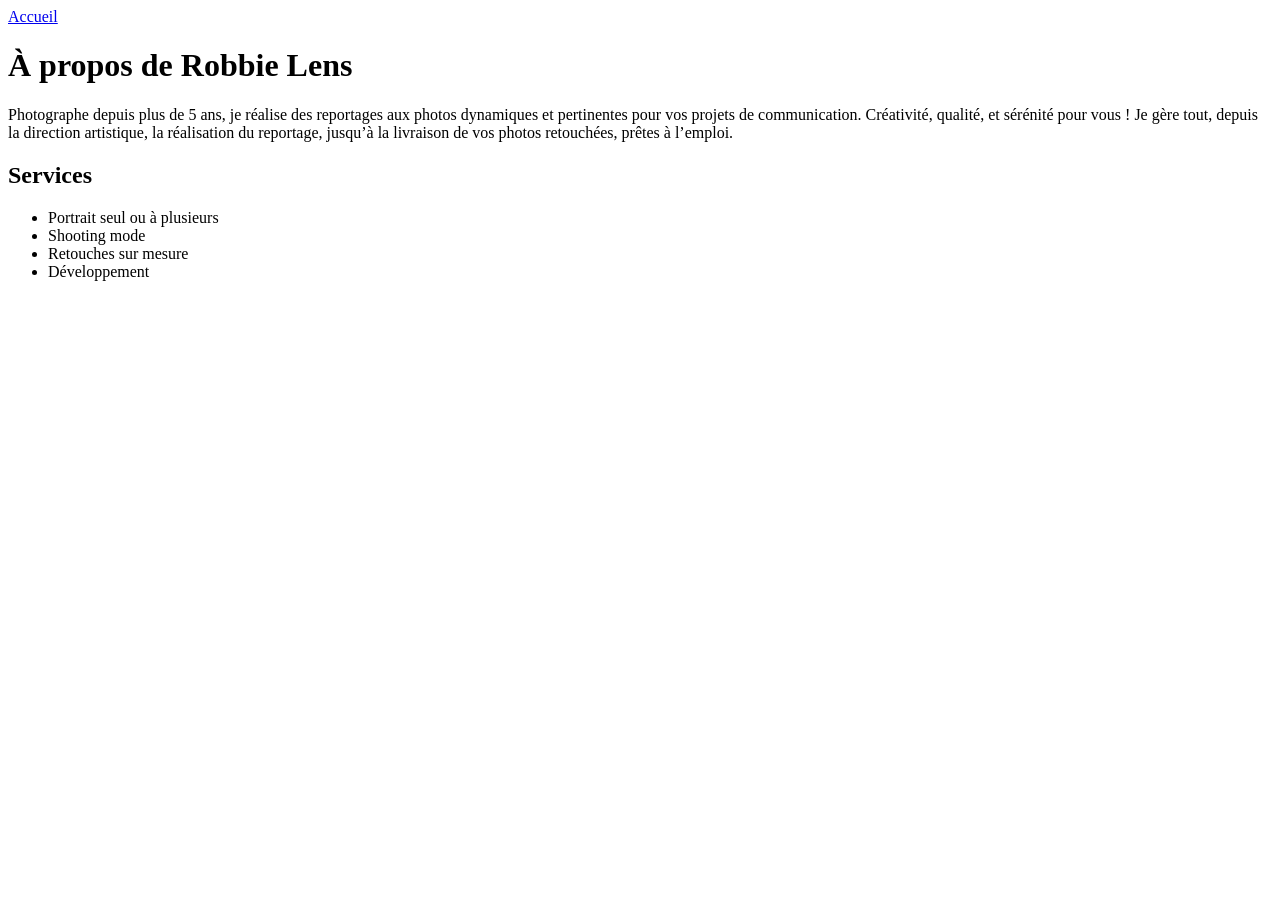
==== a-propos.html @ 5815f783 "versions beta openclass html,css,github" ====
<!DOCTYPE html>
<html lang="fr">
<head>
    <meta charset="UTF-8">
    <meta name="viewport" content="width=device-width, initial-scale=1.0">
    <title>À propos de Robbie Lens</title>
</head>
<body>
      <a href = "index.html">Accueil</a>

    <h1>À propos de Robbie Lens</h1>
    <p>
        Photographe depuis plus de 5 ans, je réalise des reportages aux photos dynamiques et pertinentes pour vos projets de communication.
        Créativité, qualité, et sérénité pour vous ! Je gère tout, depuis la direction artistique, la réalisation du reportage, 
        jusqu’à la livraison de vos photos retouchées, prêtes à l’emploi.
    </p>   
    <h2>Services</h2>
    <ul>
        <li>Portrait seul ou à plusieurs</li>
        <li>Shooting mode</li>
        <li>Retouches sur mesure</li>
        <li>Développement</li>
    </ul>
</body>
</html>
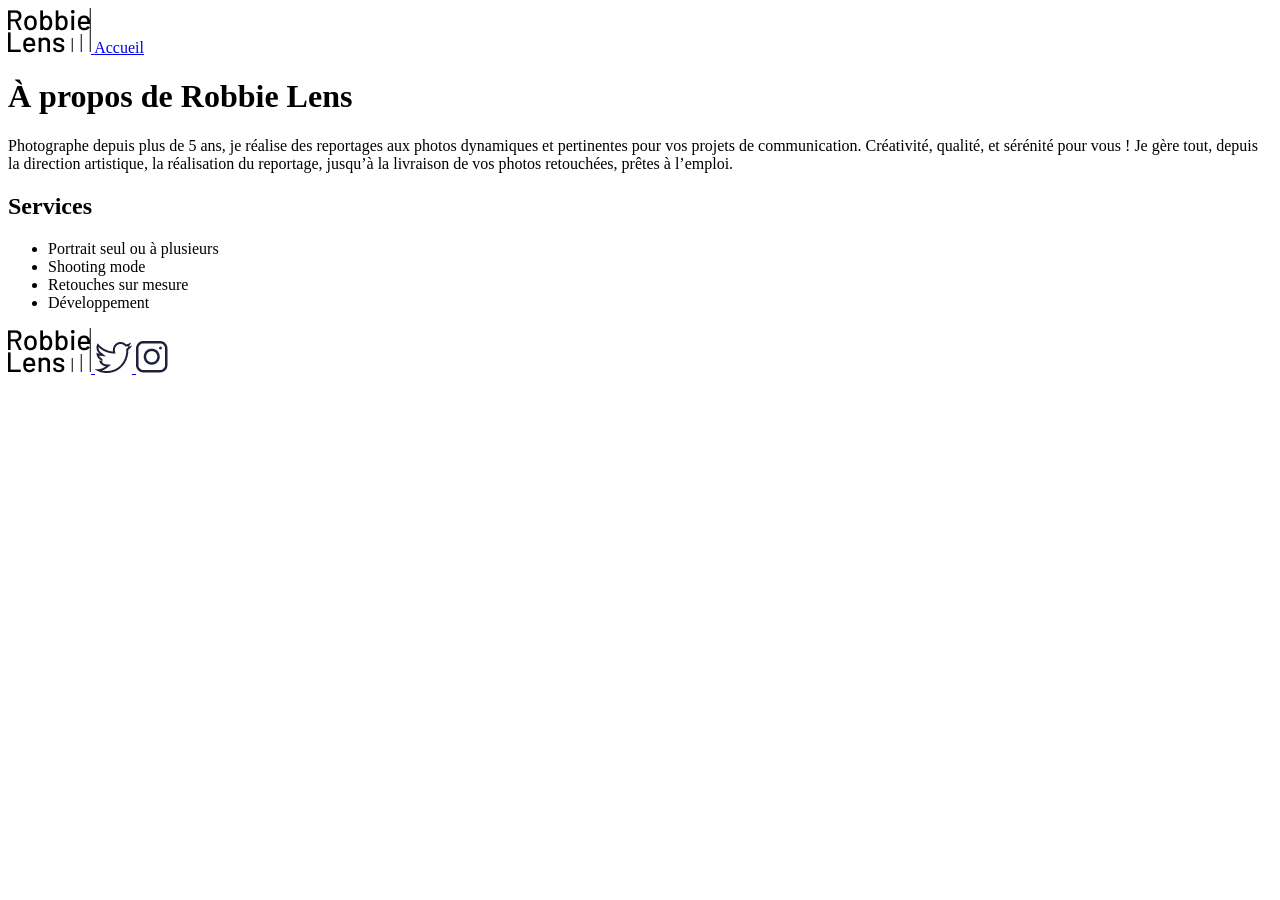
==== commit 7a2cfa63: "Ajout de logo et des icons" ====
--- a/a-propos.html
+++ b/a-propos.html
@@ -3,9 +3,12 @@
 <head>
     <meta charset="UTF-8">
     <meta name="viewport" content="width=device-width, initial-scale=1.0">
-    <title>À propos de Robbie Lens</title>
+    <title>À propos - Robbie Lens Photographie</title>
 </head>
 <body>
+      <a href="index.html">
+        <img src="images/logo.png" alt="Logo Robbie Lens">
+      </a>
       <a href = "index.html">Accueil</a>
 
     <h1>À propos de Robbie Lens</h1>
@@ -21,5 +24,14 @@
         <li>Retouches sur mesure</li>
         <li>Développement</li>
     </ul>
+    <a href="index.html">
+        <img src="images/logo.png" alt="Logo Robbie Lens">
+    </a>
+    <a target="_blank" href="https://twitter.com/">
+        <img src="images/twitter.png" alt="Logo Twitter">
+    </a>
+    <a target="_blank" href="https://www.instagram.com/">
+        <img src="images/instagram.png" alt="Logo Instagram">
+    </a>
 </body>
 </html>
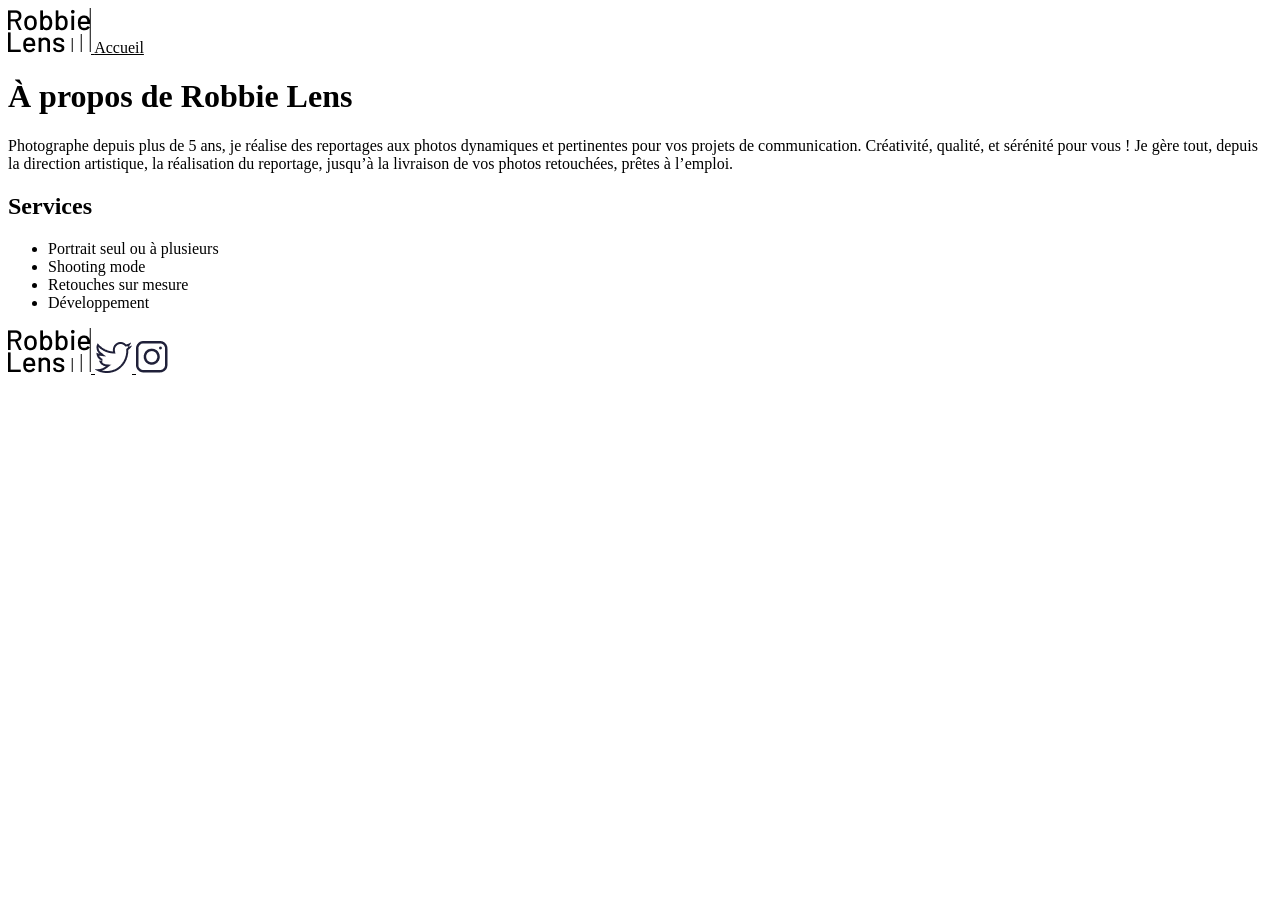
==== commit c9fbc76f: "premiers pas avec css" ====
--- a/a-propos.html
+++ b/a-propos.html
@@ -4,13 +4,15 @@
     <meta charset="UTF-8">
     <meta name="viewport" content="width=device-width, initial-scale=1.0">
     <title>À propos - Robbie Lens Photographie</title>
+    <link rel="stylesheet" href="style.css">
 </head>
 <body>
+    <div>
       <a href="index.html">
         <img src="images/logo.png" alt="Logo Robbie Lens">
       </a>
       <a href = "index.html">Accueil</a>
-
+    </div>
     <h1>À propos de Robbie Lens</h1>
     <p>
         Photographe depuis plus de 5 ans, je réalise des reportages aux photos dynamiques et pertinentes pour vos projets de communication.
@@ -24,14 +26,16 @@
         <li>Retouches sur mesure</li>
         <li>Développement</li>
     </ul>
-    <a href="index.html">
-        <img src="images/logo.png" alt="Logo Robbie Lens">
-    </a>
-    <a target="_blank" href="https://twitter.com/">
-        <img src="images/twitter.png" alt="Logo Twitter">
-    </a>
-    <a target="_blank" href="https://www.instagram.com/">
-        <img src="images/instagram.png" alt="Logo Instagram">
-    </a>
+    <div>
+       <a href="index.html">
+           <img src="images/logo.png" alt="Logo Robbie Lens">
+       </a>
+       <a target="_blank" href="https://twitter.com/">
+           <img src="images/twitter.png" alt="Logo Twitter">
+       </a>
+       <a target="_blank" href="https://www.instagram.com/">
+           <img src="images/instagram.png" alt="Logo Instagram">
+       </a>
+    </div>
 </body>
 </html>
--- a/style.css
+++ b/style.css
@@ -0,0 +1,7 @@
+a {
+    color : black;
+}
+
+.important {
+    color: #A5B4FC;
+}
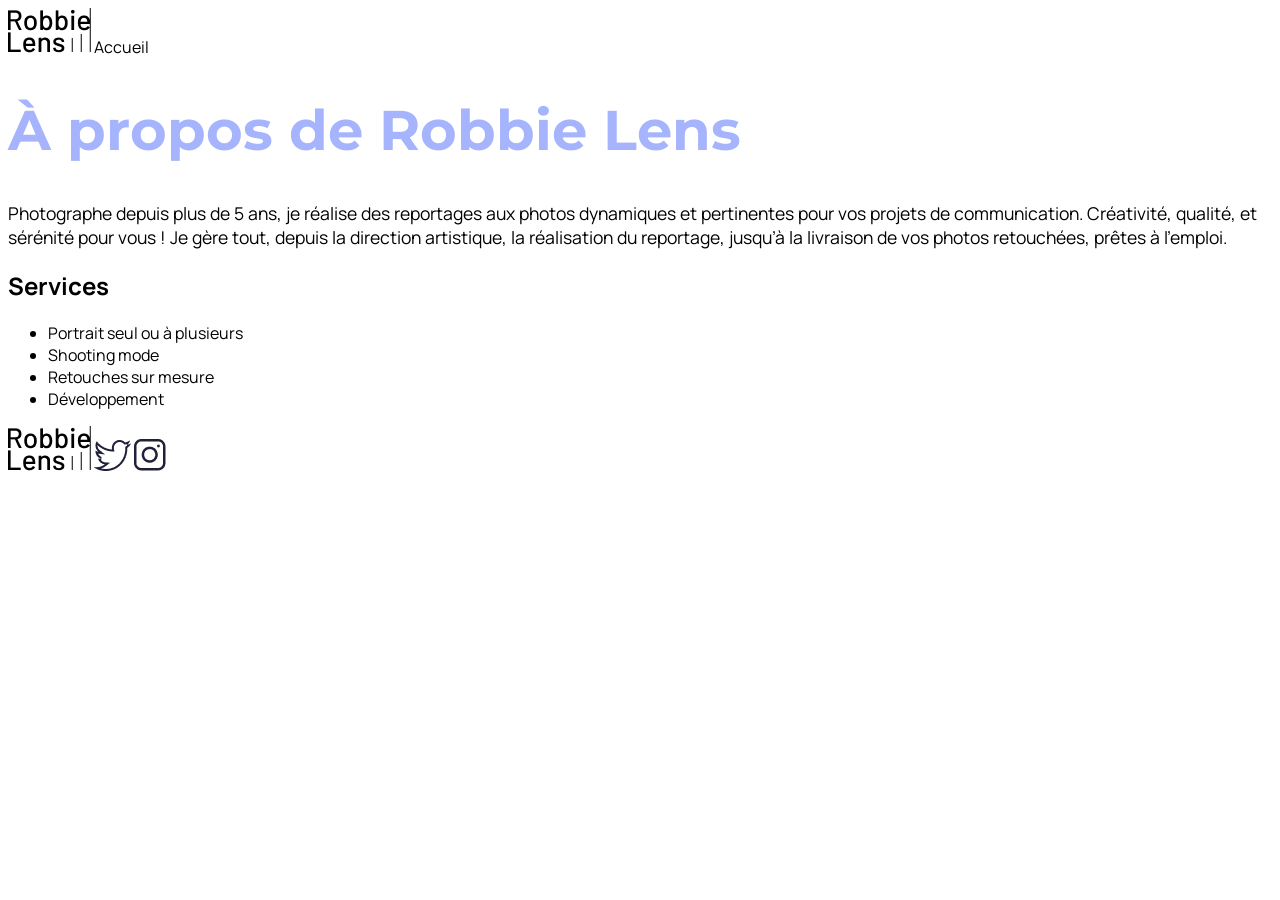
==== commit 589cd014: "changement de l'apparence du texte" ====
--- a/a-propos.html
+++ b/a-propos.html
@@ -5,6 +5,10 @@
     <meta name="viewport" content="width=device-width, initial-scale=1.0">
     <title>À propos - Robbie Lens Photographie</title>
     <link rel="stylesheet" href="style.css">
+    <link rel="preconnect" href="https://fonts.googleapis.com">
+    <link rel="preconnect" href="https://fonts.gstatic.com" crossorigin>
+    <link href="https://fonts.googleapis.com/css2?family=Montserrat:ital,wght@0,100..900;1,100..900&display=swap" rel="stylesheet">
+    <link href="https://fonts.googleapis.com/css2?family=Manrope:wght@200..800&family=Montserrat:ital,wght@0,100..900;1,100..900&display=swap" rel="stylesheet">
 </head>
 <body>
     <div>
--- a/style.css
+++ b/style.css
@@ -1,7 +1,30 @@
+body {
+  /* Ici on utilise le sélecteur body pour appliquer une police et une taille par défaut pour les éléments */
+  font-family: 'Manrope', sans-serif;
+  font-size: 1em;
+}
+
 a {
     color : black;
+    Text-decoration : none;
 }
 
-.important {
-    color: #A5B4FC;
+em {
+  color: #a5b4fc;
+  font-style: normal;
+}
+
+h1 {
+    font-size : 3.5em;
+    color : #A5B4FC;
+    font-family : 'Montserrat'
+}
+
+p {
+    font-size : 1.1em;
+}
+
+ul {
+    text-decoration : none;
+    font-size : 1em;
 }
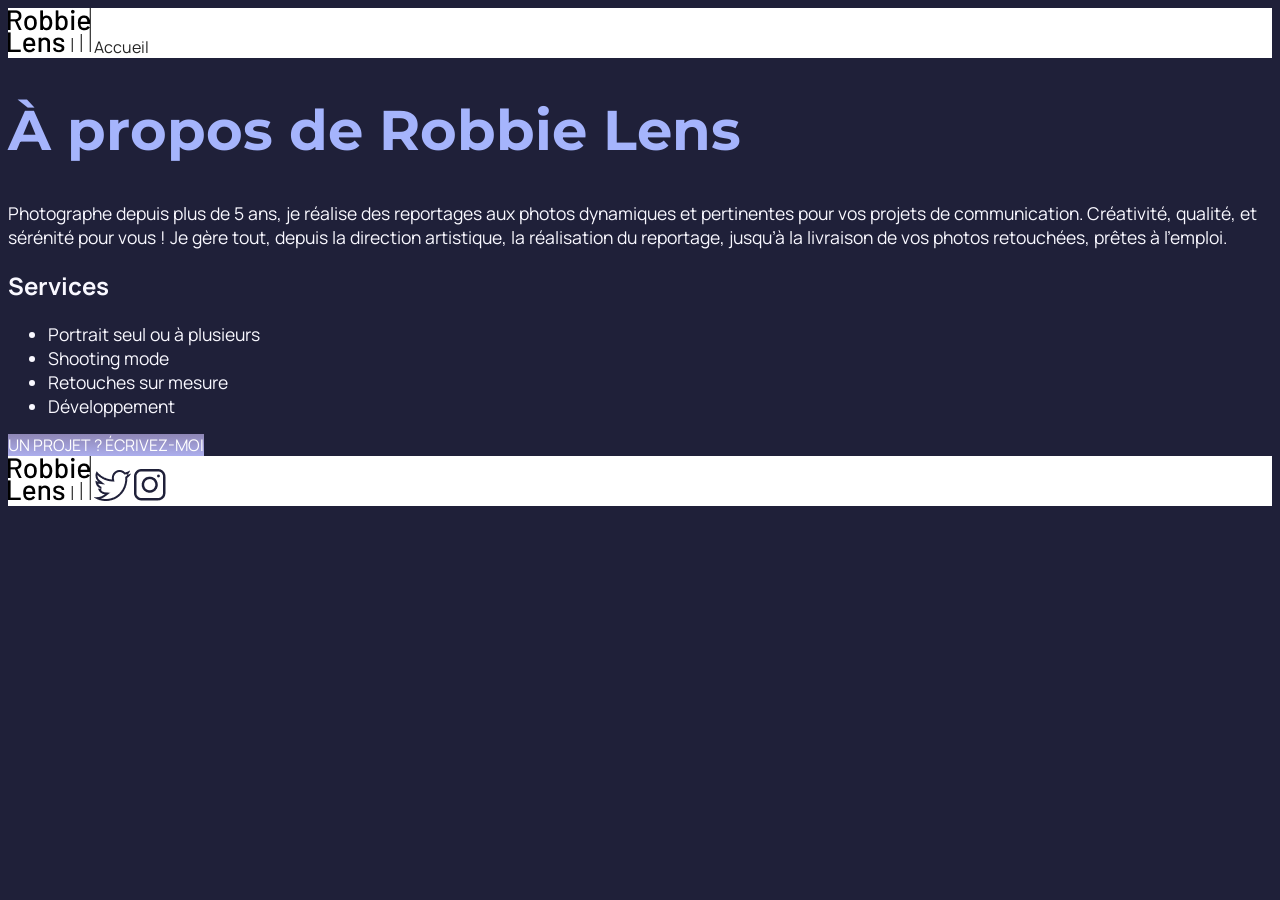
==== commit 8a6071d3: "Ajouts couleurs fonds et couleurs textes" ====
--- a/a-propos.html
+++ b/a-propos.html
@@ -11,7 +11,7 @@
     <link href="https://fonts.googleapis.com/css2?family=Manrope:wght@200..800&family=Montserrat:ital,wght@0,100..900;1,100..900&display=swap" rel="stylesheet">
 </head>
 <body>
-    <div>
+    <div class="header">
       <a href="index.html">
         <img src="images/logo.png" alt="Logo Robbie Lens">
       </a>
@@ -30,7 +30,12 @@
         <li>Retouches sur mesure</li>
         <li>Développement</li>
     </ul>
-    <div>
+
+     <div>
+        <a href="" class="cta">UN PROJET ? ÉCRIVEZ-MOI</a>
+    </div>
+
+    <div class="footer">
        <a href="index.html">
            <img src="images/logo.png" alt="Logo Robbie Lens">
        </a>
--- a/style.css
+++ b/style.css
@@ -2,10 +2,11 @@
   /* Ici on utilise le sélecteur body pour appliquer une police et une taille par défaut pour les éléments */
   font-family: 'Manrope', sans-serif;
   font-size: 1em;
+  background : #1F2039;
 }
 
 a {
-    color : black;
+    color : #242424;
     Text-decoration : none;
 }
 
@@ -20,11 +21,26 @@
     font-family : 'Montserrat'
 }
 
+h2 {
+  color: #f9f8ff;
+}
+
 p {
     font-size : 1.1em;
 }
 
-ul {
-    text-decoration : none;
-    font-size : 1em;
+p,
+li {
+  font-size: 1.1em;
+  color: #f9f8ff;
+}
+
+.header , 
+.footer {
+    background : white;
+}
+
+.cta {
+  background: linear-gradient(#8e86b5, #acaeed);
+  color: white;
 }
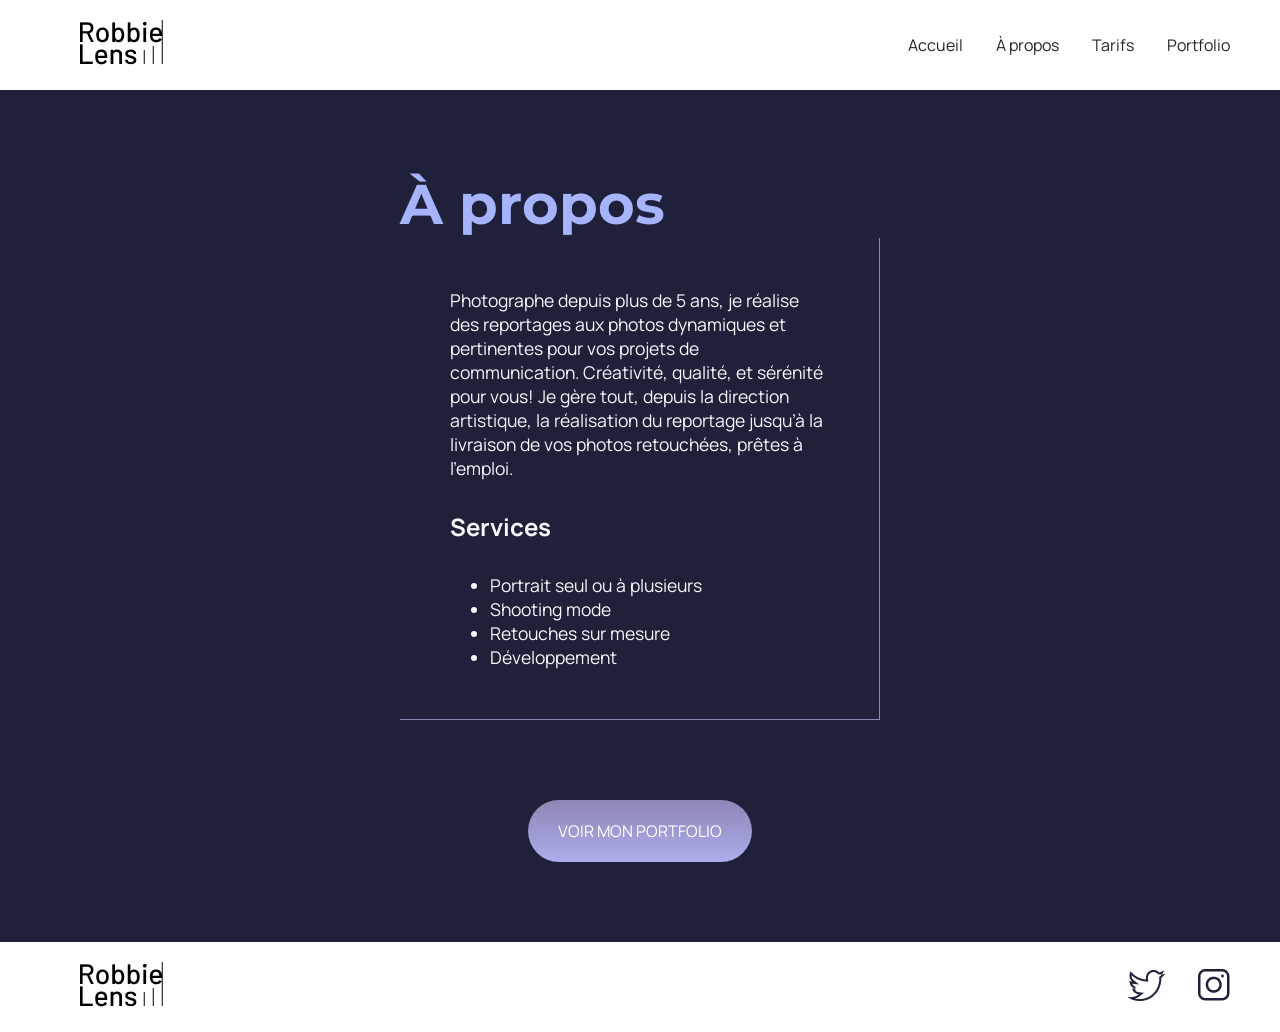
==== commit 87ac03c0: "creation pages portfolio,maj des autres et stylisation" ====
--- a/a-propos.html
+++ b/a-propos.html
@@ -1,50 +1,69 @@
 <!DOCTYPE html>
 <html lang="fr">
+
 <head>
-    <meta charset="UTF-8">
-    <meta name="viewport" content="width=device-width, initial-scale=1.0">
+    <meta charset="utf-8" >
     <title>À propos - Robbie Lens Photographie</title>
-    <link rel="stylesheet" href="style.css">
+    <link href="style.css" rel="stylesheet" >
     <link rel="preconnect" href="https://fonts.googleapis.com">
     <link rel="preconnect" href="https://fonts.gstatic.com" crossorigin>
-    <link href="https://fonts.googleapis.com/css2?family=Montserrat:ital,wght@0,100..900;1,100..900&display=swap" rel="stylesheet">
-    <link href="https://fonts.googleapis.com/css2?family=Manrope:wght@200..800&family=Montserrat:ital,wght@0,100..900;1,100..900&display=swap" rel="stylesheet">
+    <link href="https://fonts.googleapis.com/css2?family=Manrope&family=Montserrat&display=swap" rel="stylesheet">
 </head>
+
 <body>
-    <div class="header">
-      <a href="index.html">
-        <img src="images/logo.png" alt="Logo Robbie Lens">
-      </a>
-      <a href = "index.html">Accueil</a>
-    </div>
-    <h1>À propos de Robbie Lens</h1>
-    <p>
-        Photographe depuis plus de 5 ans, je réalise des reportages aux photos dynamiques et pertinentes pour vos projets de communication.
-        Créativité, qualité, et sérénité pour vous ! Je gère tout, depuis la direction artistique, la réalisation du reportage, 
-        jusqu’à la livraison de vos photos retouchées, prêtes à l’emploi.
-    </p>   
-    <h2>Services</h2>
-    <ul>
-        <li>Portrait seul ou à plusieurs</li>
-        <li>Shooting mode</li>
-        <li>Retouches sur mesure</li>
-        <li>Développement</li>
-    </ul>
+    <header>
+        <nav>
+            <a href="index.html" class="lien-icone">
+                <img src="images/logo.png" alt="Logo Robbie Lens" >
+            </a>
+            
+            <div>
+                <a href="index.html">Accueil</a>
+                <a href="a-propos.html">À propos</a>
+                <a href="Tarifs.html">Tarifs</a>
+                <a href="portfolio.html">Portfolio</a>
+            </div>
+        </nav>
+    </header>
+    <main class="a-propos-main">
+        <section>
+            <h1>À propos</h1>
+            <div class="carre-contenu">
+                <p>
+                    Photographe depuis plus de 5 ans, je réalise des reportages aux photos dynamiques et pertinentes
+                    pour
+                    vos
+                    projets de communication. Créativité, qualité, et sérénité pour vous! Je gère tout, depuis la
+                    direction
+                    artistique, la réalisation du reportage jusqu’à la livraison de vos photos retouchées, prêtes à
+                    l’emploi.
+                </p>
+                <h2>Services</h2>
+                <ul>
+                    <li>Portrait seul ou à plusieurs</li>
+                    <li>Shooting mode</li>
+                    <li>Retouches sur mesure</li>
+                    <li>Développement</li>
+                </ul>
+            </div>
+            <div>
+                <a href="portfolio.html" class="cta">VOIR MON PORTFOLIO</a>
+            </div>
+        </section>
+    </main>
+    <footer>
+        <a href="index.html" class="lien-icone">
+            <img src="images/logo.png" alt="Logo Robbie Lens" >
+        </a>
+        <div>
+            <a target="_blank" href="https://twitter.com/" class="lien-icone">
+                <img src="images/twitter.png" alt="Logo Twitter" >
+            </a>
+            <a target="_blank" href="https://www.instagram.com/" class="lien-icone">
+                <img src="images/instagram.png" alt="Logo Instagram" >
+            </a>
+        </div>
+    </footer>
+</body>
 
-     <div>
-        <a href="" class="cta">UN PROJET ? ÉCRIVEZ-MOI</a>
-    </div>
-
-    <div class="footer">
-       <a href="index.html">
-           <img src="images/logo.png" alt="Logo Robbie Lens">
-       </a>
-       <a target="_blank" href="https://twitter.com/">
-           <img src="images/twitter.png" alt="Logo Twitter">
-       </a>
-       <a target="_blank" href="https://www.instagram.com/">
-           <img src="images/instagram.png" alt="Logo Instagram">
-       </a>
-    </div>
-</body>
 </html>
--- a/style.css
+++ b/style.css
@@ -1,13 +1,16 @@
+* {
+  margin: 0;
+}
+
 body {
-  /* Ici on utilise le sélecteur body pour appliquer une police et une taille par défaut pour les éléments */
   font-family: 'Manrope', sans-serif;
   font-size: 1em;
-  background : #1F2039;
+  background-color: #1f2039;
 }
 
 a {
-    color : #242424;
-    Text-decoration : none;
+  color: #242424;
+  text-decoration: none;
 }
 
 em {
@@ -16,17 +19,13 @@
 }
 
 h1 {
-    font-size : 3.5em;
-    color : #A5B4FC;
-    font-family : 'Montserrat'
+  font-size: 3.5em;
+  color: #a5b4fc;
+  font-family: 'Montserrat', sans-serif;
 }
 
 h2 {
   color: #f9f8ff;
-}
-
-p {
-    font-size : 1.1em;
 }
 
 p,
@@ -35,12 +34,185 @@
   color: #f9f8ff;
 }
 
-.header , 
-.footer {
-    background : white;
+header,
+footer {
+  background-color: white;
+  padding: 20px 50px;
 }
 
 .cta {
+  display: inline-block;
   background: linear-gradient(#8e86b5, #acaeed);
   color: white;
+  border-radius: 50px;
+  padding: 20px 30px;
+}
+
+a:hover {
+  text-decoration: underline;
+}
+
+.cta:hover {
+  background: linear-gradient(#696484, #8788ba);
+  text-decoration: none;
+}
+
+.lien-icone {
+  margin-left: 30px;
+}
+
+.lien-icone:hover {
+  opacity: 0.5;
+}
+
+.carre-contenu {
+  border-right: 1px solid #8e86b5;
+  border-bottom: 1px solid #8e86b5;
+  padding: 50px;
+  margin-bottom: 80px;
+}
+
+.carre-contenu h2 {
+  margin-top: 30px;
+}
+
+.carre-contenu ul {
+  margin-top: 30px;
+}
+
+.carre-contenu + div {
+  text-align: center;
+}
+
+section {
+  padding: 80px;
+}
+
+.a-propos-main {
+  width: 50%;
+  margin: auto;
+}
+
+footer,
+nav {
+  display: flex;
+  flex-direction: row;
+  align-items: center;
+  justify-content: space-between;
+}
+
+nav a {
+  margin-left: 30px;
+}
+
+.accueil-photos {
+  background-color: white;
+  padding: 80px;
+}
+
+.accueil-photos h2 {
+  color: #242424;
+  text-align: center;
+  margin-bottom: 80px;
+}
+
+.accueil-photos div {
+  display: flex;
+  flex-direction: row;
+  gap: 15px;
+  justify-content: center;
+  margin-bottom: 15px;
+}
+
+.accueil-introduction {
+  display: flex;
+  flex-direction: row;
+  width: 60%;
+  justify-content: space-around;
+  align-items: center;
+  margin: auto;
+}
+
+.accueil-introduction h1 {
+  margin-bottom: 15px;
+}
+
+.accueil-introduction p {
+  margin-bottom: 30px;
+}
+
+.accueil-introduction div {
+  padding-right: 80px;
+}
+
+.portfolio-section-photos {
+  background-color: white;
+}
+
+.portfolio-section-photos h2 {
+  color: #242424;
+  margin-bottom: 80px;
+}
+
+.portrait {
+  margin-top: 80px;
+}
+
+.grid-paysages {
+  display: grid;
+  grid-template-columns: 1fr 1fr 1fr;
+  grid-template-rows: 300px 300px 300px;
+  gap: 15px
+}
+
+.grid-portraits {
+  display: grid;
+  grid-template-columns: 1fr 1fr 1fr;
+  grid-template-rows: 300px 300px;
+  gap: 15px;
+}
+
+.grid-paysages img,
+.grid-portraits img {
+  width: 100%;
+  height: 100%;
+  object-fit: cover;
+}
+
+.lien-conteneur-photo {
+  position: relative;
+}
+
+.photo-hover {
+  position: absolute;
+  top: 0;
+  left: 0;
+  right: 0;
+  bottom: 0;
+  display: flex;
+  align-items: center;
+  justify-content: center;
+  font-size: 1.5em;
+  color: white;
+  background-color: rgba(0, 0, 0, 0.7);
+  display: none;
+}
+
+.photo-hover {
+  position: absolute;
+  top: 0;
+  left: 0;
+  right: 0;
+  bottom: 0;
+  display: flex;
+  align-items: center;
+  justify-content: center;
+  font-size: 1.5em;
+  color: white;
+  background-color: rgba(0, 0, 0, 0.7);
+  display: none;
+}
+
+.lien-conteneur-photo:hover .photo-hover {
+  display: flex;
 }
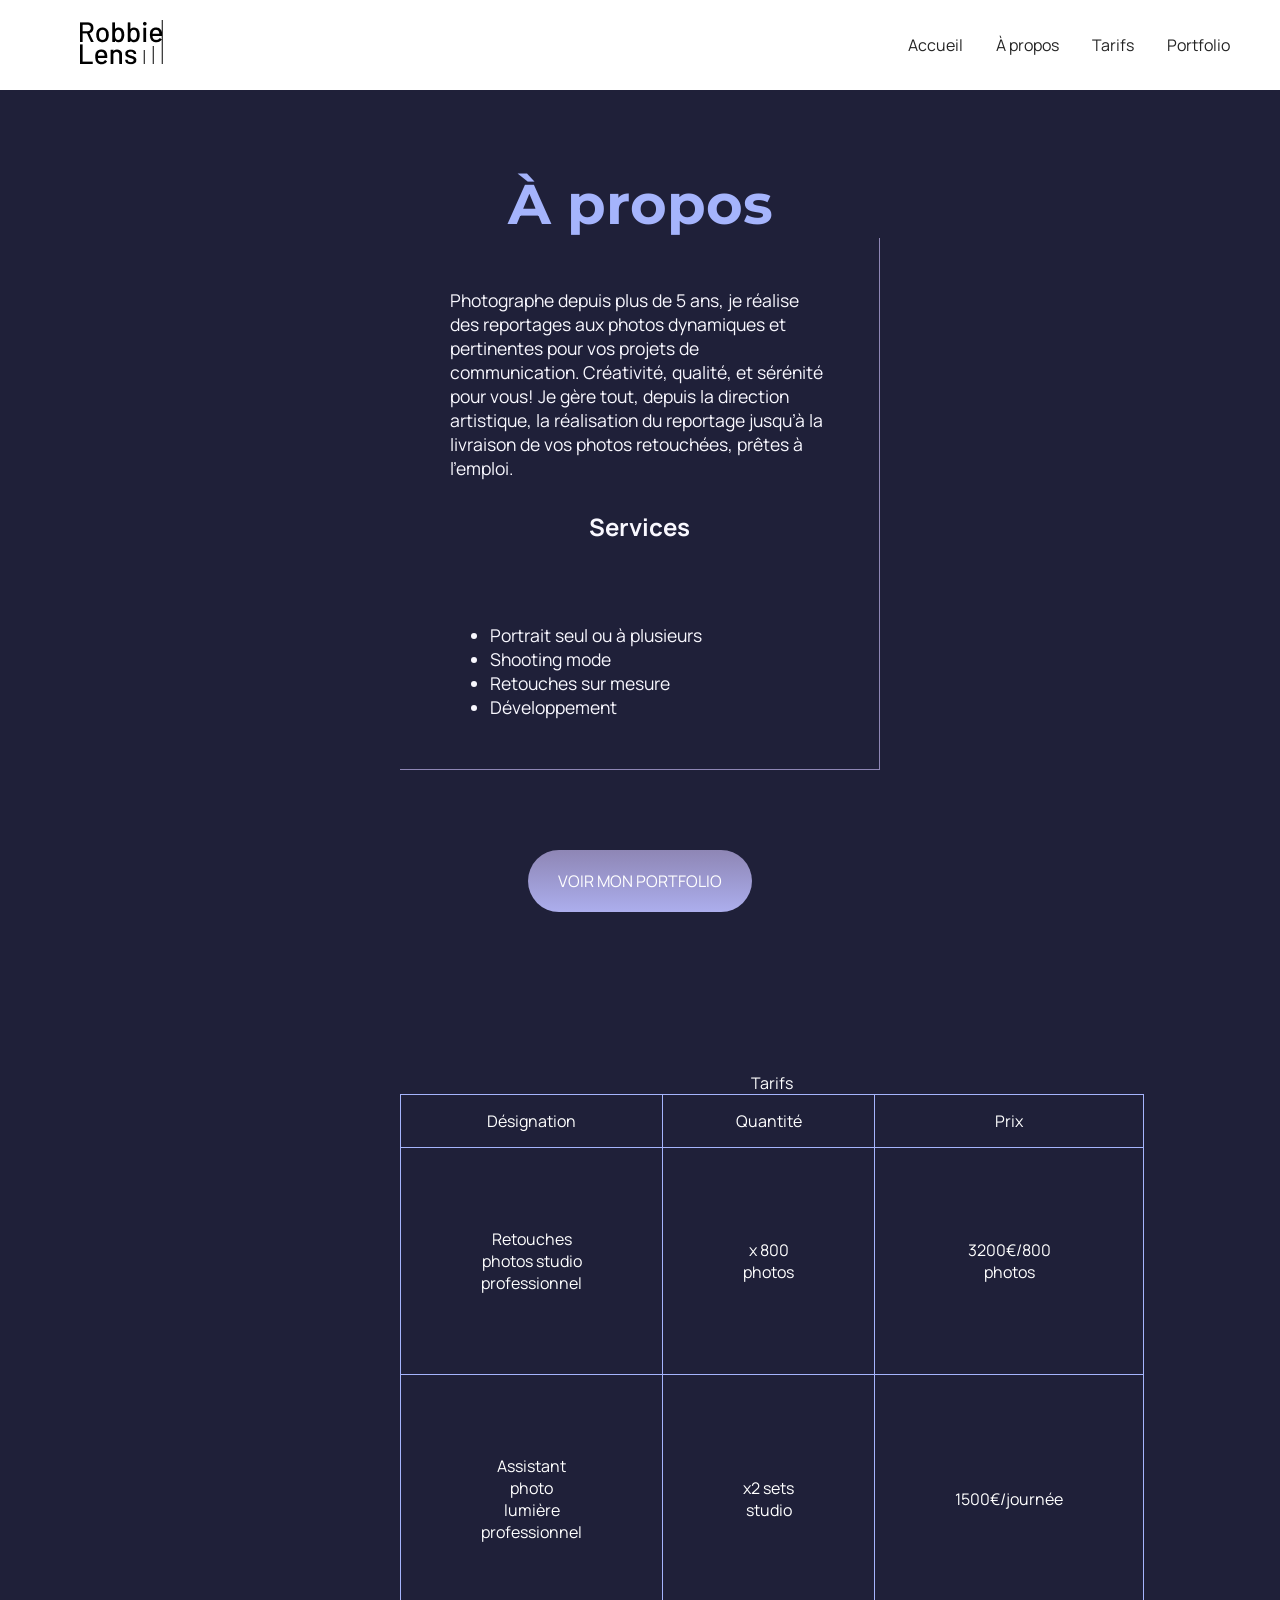
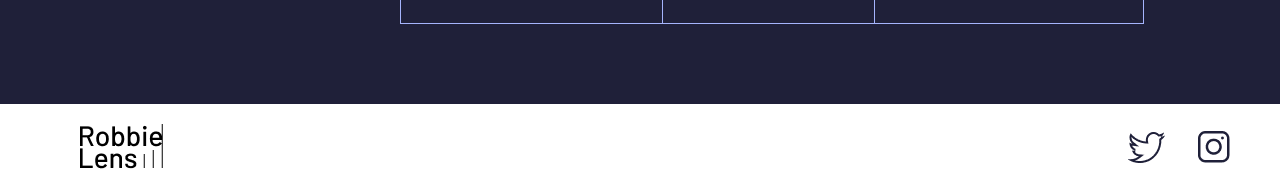
==== commit 0c62402c: "Nouvelles modifications" ====
--- a/a-propos.html
+++ b/a-propos.html
@@ -1,69 +1,100 @@
-<!DOCTYPE html>
+<!doctype html>
 <html lang="fr">
+  <head>
+    <meta charset="utf-8" />
+    <title>À propos - Robbie Lens Photographie</title>
+    <link href="styles/style.css" rel="stylesheet" />
+    <link rel="stylesheet" href="styles/a-propos.css" />
+    <link rel="preconnect" href="https://fonts.googleapis.com" />
+    <link rel="preconnect" href="https://fonts.gstatic.com" crossorigin />
+    <link
+      href="https://fonts.googleapis.com/css2?family=Manrope&family=Montserrat&display=swap"
+      rel="stylesheet"
+    />
+  </head>
 
-<head>
-    <meta charset="utf-8" >
-    <title>À propos - Robbie Lens Photographie</title>
-    <link href="style.css" rel="stylesheet" >
-    <link rel="preconnect" href="https://fonts.googleapis.com">
-    <link rel="preconnect" href="https://fonts.gstatic.com" crossorigin>
-    <link href="https://fonts.googleapis.com/css2?family=Manrope&family=Montserrat&display=swap" rel="stylesheet">
-</head>
+  <body>
+    <header>
+      <nav>
+        <a href="index.html" class="lien-icone">
+          <img src="images/logo.png" alt="Logo Robbie Lens" />
+        </a>
 
-<body>
-    <header>
-        <nav>
-            <a href="index.html" class="lien-icone">
-                <img src="images/logo.png" alt="Logo Robbie Lens" >
-            </a>
-            
-            <div>
-                <a href="index.html">Accueil</a>
-                <a href="a-propos.html">À propos</a>
-                <a href="Tarifs.html">Tarifs</a>
-                <a href="portfolio.html">Portfolio</a>
-            </div>
-        </nav>
+        <div>
+          <a href="index.html">Accueil</a>
+          <a href="a-propos.html">À propos</a>
+          <a href="#">Tarifs</a>
+          <a href="portfolio.html">Portfolio</a>
+          <!--commentaires-->
+        </div>
+      </nav>
     </header>
     <main class="a-propos-main">
-        <section>
-            <h1>À propos</h1>
-            <div class="carre-contenu">
-                <p>
-                    Photographe depuis plus de 5 ans, je réalise des reportages aux photos dynamiques et pertinentes
-                    pour
-                    vos
-                    projets de communication. Créativité, qualité, et sérénité pour vous! Je gère tout, depuis la
-                    direction
-                    artistique, la réalisation du reportage jusqu’à la livraison de vos photos retouchées, prêtes à
-                    l’emploi.
-                </p>
-                <h2>Services</h2>
-                <ul>
-                    <li>Portrait seul ou à plusieurs</li>
-                    <li>Shooting mode</li>
-                    <li>Retouches sur mesure</li>
-                    <li>Développement</li>
-                </ul>
-            </div>
-            <div>
-                <a href="portfolio.html" class="cta">VOIR MON PORTFOLIO</a>
-            </div>
-        </section>
+      <section id="tarifs">
+        <h1>À propos</h1>
+        <div class="carre-contenu">
+          <p>
+            Photographe depuis plus de 5 ans, je réalise des reportages aux
+            photos dynamiques et pertinentes pour vos projets de communication.
+            Créativité, qualité, et sérénité pour vous! Je gère tout, depuis la
+            direction artistique, la réalisation du reportage jusqu’à la
+            livraison de vos photos retouchées, prêtes à l’emploi.
+          </p>
+          <h2>Services</h2>
+          <ul>
+            <li>Portrait seul ou à plusieurs</li>
+            <li>Shooting mode</li>
+            <li>Retouches sur mesure</li>
+            <li>Développement</li>
+          </ul>
+        </div>
+        <div>
+          <a href="portfolio.html" class="cta">VOIR MON PORTFOLIO</a>
+        </div>
+      </section>
+      <section>
+        <table>
+          <caption>
+            Tarifs
+          </caption>
+
+          <thead>
+            <!-- En-tête du tableau -->
+            <tr>
+              <th>Désignation</th>
+              <th>Quantité</th>
+              <th>Prix</th>
+            </tr>
+          </thead>
+
+          <tbody>
+            <!-- Corps du tableau -->
+            <tr>
+              <td>Retouches photos studio professionnel</td>
+              <td>x 800 photos</td>
+              <td>3200€/800 photos</td>
+            </tr>
+            <tr>
+              <td>Assistant photo lumière professionnel</td>
+              <td>x2 sets studio</td>
+              <td>1500€/journée</td>
+            </tr>
+          </tbody>
+        </table>
+      </section>
     </main>
     <footer>
-        <a href="index.html" class="lien-icone">
-            <img src="images/logo.png" alt="Logo Robbie Lens" >
+      <a href="index.html" class="lien-icone">
+        <img src="images/logo.png" alt="Logo Robbie Lens" />
+      </a>
+      <div>
+        <a target="_blank" href="https://twitter.com/" class="lien-icone">
+          <img src="images/twitter.png" alt="Logo Twitter" />
         </a>
-        <div>
-            <a target="_blank" href="https://twitter.com/" class="lien-icone">
-                <img src="images/twitter.png" alt="Logo Twitter" >
-            </a>
-            <a target="_blank" href="https://www.instagram.com/" class="lien-icone">
-                <img src="images/instagram.png" alt="Logo Instagram" >
-            </a>
-        </div>
+        <a target="_blank" href="https://www.instagram.com/" class="lien-icone">
+          <img src="images/instagram.png" alt="Logo Instagram" />
+        </a>
+      </div>
     </footer>
-</body>
-
-</html>+  </body>
+</html>
--- a/styles/style.css
+++ b/styles/style.css
@@ -0,0 +1,82 @@
+* {
+  margin: 0;
+}
+
+body {
+  font-family: 'Manrope', sans-serif;
+  font-size: 1em;
+  background-color: #1f2039;
+}
+
+a {
+  color: #242424;
+  text-decoration: none;
+}
+
+em {
+  color: #a5b4fc;
+  font-style: normal;
+}
+
+h1 {
+  font-size: 3.5em;
+  color: #a5b4fc;
+  font-family: 'Montserrat', sans-serif;
+}
+
+h2 {
+  color: #f9f8ff;
+}
+
+p,
+li {
+  font-size: 1.1em;
+  color: #f9f8ff;
+}
+
+header,
+footer {
+  background-color: white;
+  padding: 20px 50px;
+}
+
+.cta {
+  display: inline-block;
+  background: linear-gradient(#8e86b5, #acaeed);
+  color: white;
+  border-radius: 50px;
+  padding: 20px 30px;
+}
+
+a:hover {
+  text-decoration: underline;
+}
+
+.cta:hover {
+  background: linear-gradient(#696484, #8788ba);
+  text-decoration: none;
+}
+
+.lien-icone {
+  margin-left: 30px;
+}
+
+.lien-icone:hover {
+  opacity: 0.5;
+}
+
+section {
+  padding: 80px;
+}
+
+footer,
+nav {
+  display: flex;
+  flex-direction: row;
+  align-items: center;
+  justify-content: space-between;
+}
+
+nav a {
+  margin-left: 30px;
+}
--- a/styles/a-propos.css
+++ b/styles/a-propos.css
@@ -0,0 +1,54 @@
+.carre-contenu {
+  border-right: 1px solid #8e86b5;
+  border-bottom: 1px solid #8e86b5;
+  padding: 50px;
+  margin-bottom: 80px;
+}
+
+.carre-contenu h2 {
+  margin-top: 30px;
+}
+
+.carre-contenu ul {
+  margin-top: 30px;
+}
+
+.carre-contenu + div {
+  text-align: center;
+}
+
+.a-propos-main {
+  width: 50%;
+  margin: auto;
+}
+
+table {
+  color: white;
+  text-align: center;
+  width: 100%;
+  border-collapse: collapse;
+  margin: auto;
+}
+
+td,
+th {
+  padding: 15px;
+  border: 1px solid #a5b4fc;
+}
+
+td {
+  padding: 80px;
+}
+
+h2 {
+  margin-bottom: 80px;
+}
+
+h1,
+h2 {
+  text-align: center;
+}
+
+th {
+  font-weight: normal;
+}
